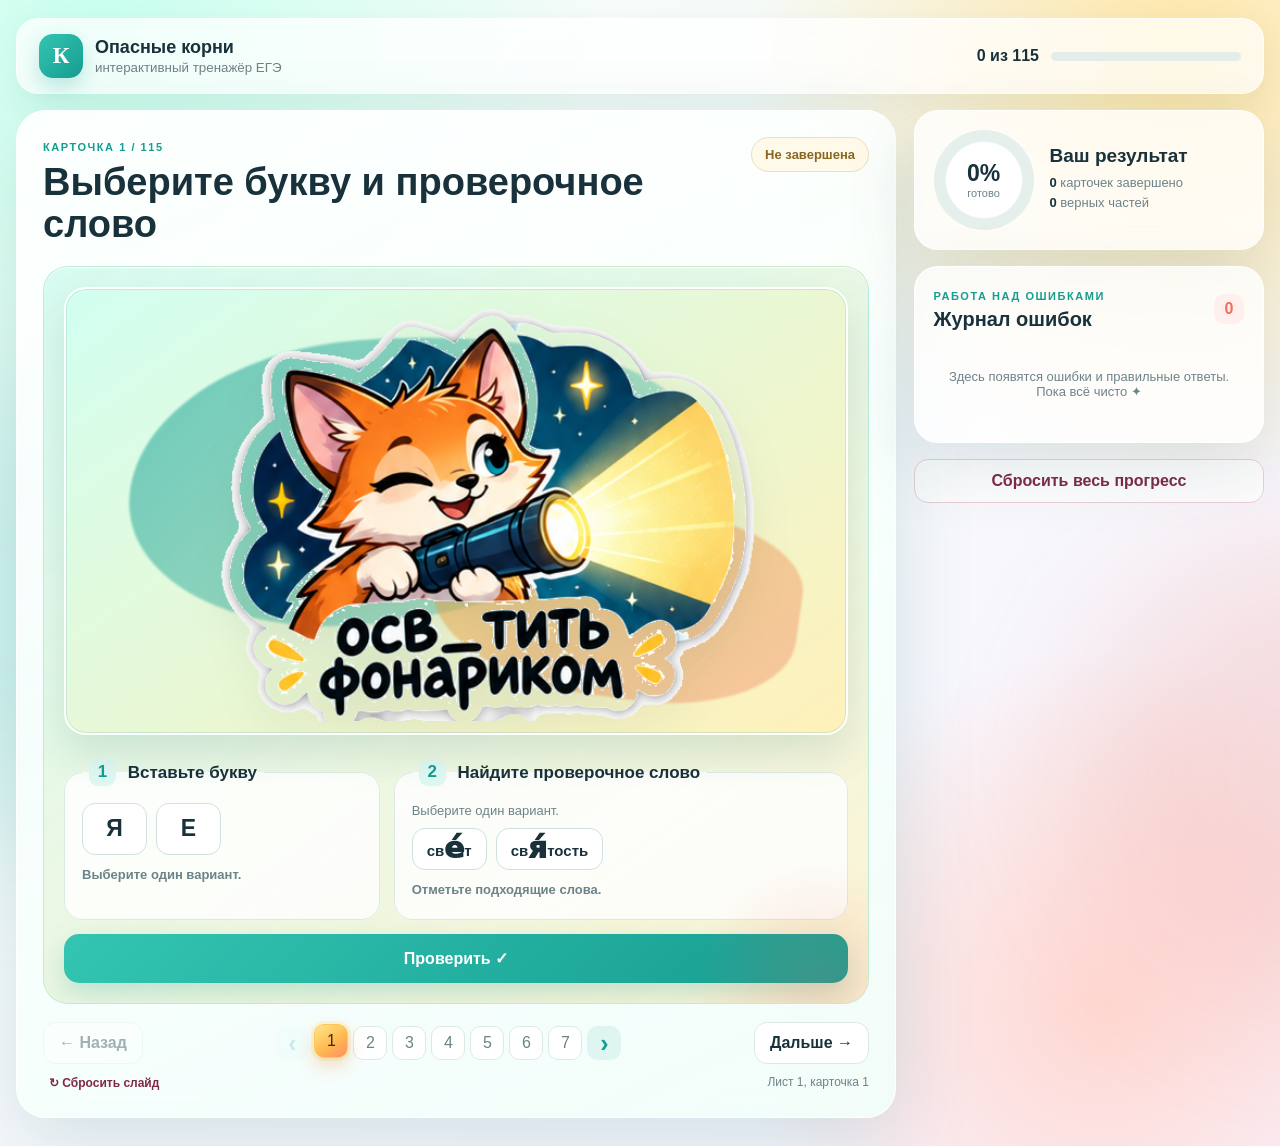
==== index.html @ bb4e4ac1 "Publish accepted korni omofony trainer" ====
<!doctype html>
<html lang="ru">
<head>
  <meta charset="utf-8">
  <meta name="viewport" content="width=device-width,initial-scale=1">
  <meta name="theme-color" content="#f4fbf8">
  <title>Опасные корни — тренажёр ЕГЭ</title>
  <link rel="stylesheet" href="styles.css">
</head>
<body>
  <div class="aurora aurora-one"></div><div class="aurora aurora-two"></div>
  <header class="topbar">
    <div class="brand"><span class="brand-mark">К</span><div><strong>Опасные корни</strong><small>интерактивный тренажёр ЕГЭ</small></div></div>
    <div class="top-progress"><span id="progressText">0 из 0</span><div class="progress-track"><i id="progressBar"></i></div></div>
  </header>

  <main class="layout">
    <section class="workspace">
      <div class="slide-head">
        <div><span class="eyebrow">КАРТОЧКА <b id="slideNumber">1</b></span><h1>Выберите букву и проверочное слово</h1></div>
        <span id="stateBadge" class="badge">Не завершена</span>
      </div>

      <article id="exercise" class="exercise">
        <figure id="stickerFrame" class="sticker-frame"><img id="cardImage" alt="Учебная карточка"><figcaption id="imageCaption" class="image-caption" hidden></figcaption></figure>
        <div class="questions">
          <fieldset id="letterField"><legend><span>1</span> Вставьте букву</legend><div id="letterOptions" class="letter-options"></div><p id="letterFeedback" class="feedback muted">Выберите один вариант.</p></fieldset>
          <fieldset id="checkField"><legend><span>2</span> <b id="checkPrompt">Найдите проверочное слово</b></legend><p id="checkHint" class="hint">Можно выбрать несколько вариантов.</p><div id="checkOptions" class="check-options"></div><p id="checkFeedback" class="feedback muted">Отметьте подходящие слова.</p></fieldset>
          <button id="checkButton" class="primary-button">Проверить <span>✓</span></button>
        </div>
      </article>

      <nav class="controls" aria-label="Навигация по карточкам">
        <button id="previousButton" class="secondary-button">← Назад</button>
        <div class="page-jump"><button id="jumpBack" aria-label="Предыдущая группа">‹</button><div id="pageDots"></div><button id="jumpForward" aria-label="Следующая группа">›</button></div>
        <button id="nextButton" class="secondary-button">Дальше →</button>
      </nav>
      <div class="reset-row"><button id="resetSlide" class="text-button">↻ Сбросить слайд</button><span id="sourceNote"></span></div>
    </section>

    <aside class="sidebar">
      <section class="score-card">
        <div class="score-ring"><strong id="scorePercent">0%</strong><span>готово</span></div>
        <div class="score-copy"><h2>Ваш результат</h2><p><b id="doneCount">0</b> карточек завершено</p><p><b id="partCount">0</b> верных частей</p></div>
      </section>
      <section class="journal-card">
        <div class="section-title"><div><span class="eyebrow">РАБОТА НАД ОШИБКАМИ</span><h2>Журнал ошибок</h2></div><span id="errorCount" class="counter">0</span></div>
        <div id="journal" class="journal"></div>
      </section>
      <button id="resetAll" class="danger-button">Сбросить весь прогресс</button>
    </aside>
  </main>
  <script src="data/cards.js"></script>
  <script src="script.js"></script>
</body>
</html>
---- styles.css ----
:root{--ink:#18313b;--muted:#6d8389;--paper:#f8fffc;--teal:#159d91;--teal2:#34c5b2;--gold:#f2b84b;--coral:#ee705f;--plum:#5c375f;--wine:#7e2947;--line:#dceae6;--good:#16895f;--bad:#c64646;--shadow:0 24px 70px rgba(28,75,76,.13);font-family:Inter,"Segoe UI",Arial,sans-serif;color:var(--ink)}
*{box-sizing:border-box}body{margin:0;min-height:100vh;background:radial-gradient(circle at 8% 2%,#d9fff2 0,transparent 31%),radial-gradient(circle at 93% 7%,#fff0c9 0,transparent 28%),linear-gradient(145deg,#f8fffc,#f7f4ff);overflow-x:hidden}.aurora{position:fixed;width:460px;height:460px;border-radius:50%;filter:blur(75px);opacity:.18;pointer-events:none}.aurora-one{background:#2ccbb7;left:-230px;top:42%}.aurora-two{background:#ee705f;right:-260px;bottom:-100px}.topbar{width:min(1440px,calc(100% - 32px));margin:18px auto 0;padding:15px 22px;display:flex;align-items:center;justify-content:space-between;border:1px solid rgba(255,255,255,.8);background:rgba(255,255,255,.72);backdrop-filter:blur(16px);border-radius:22px;box-shadow:0 10px 34px rgba(47,96,92,.09)}.brand{display:flex;align-items:center;gap:12px}.brand-mark{width:44px;height:44px;display:grid;place-items:center;border-radius:14px;background:linear-gradient(135deg,var(--teal2),var(--teal));color:white;font:900 23px Georgia;box-shadow:0 8px 20px rgba(21,157,145,.25)}.brand strong,.brand small{display:block}.brand strong{font-size:18px}.brand small{color:var(--muted);margin-top:2px}.top-progress{display:flex;align-items:center;gap:12px;font-weight:800}.progress-track{width:190px;height:9px;border-radius:10px;background:#e3eeeb;overflow:hidden}.progress-track i{display:block;height:100%;width:0;background:linear-gradient(90deg,var(--teal),var(--gold));border-radius:inherit;transition:width .35s}.layout{position:relative;width:min(1440px,calc(100% - 32px));margin:16px auto 28px;display:grid;grid-template-columns:minmax(0,1fr) 350px;gap:18px}.workspace,.sidebar>section{border:1px solid rgba(255,255,255,.88);background:rgba(255,255,255,.78);backdrop-filter:blur(16px);box-shadow:var(--shadow)}.workspace{padding:26px;border-radius:30px}.slide-head{display:flex;justify-content:space-between;gap:15px;align-items:flex-start}.eyebrow{color:var(--teal);font-size:11px;font-weight:900;letter-spacing:.14em}.slide-head h1{margin:7px 0 20px;font-size:clamp(25px,3vw,38px);line-height:1.1}.badge{padding:9px 13px;border:1px solid #eadfbf;border-radius:999px;background:#fff9e9;color:#886622;font-size:13px;font-weight:800;white-space:nowrap}.badge.done{background:#e9fbf4;border-color:#bde8d7;color:var(--good)}.exercise{display:grid;grid-template-columns:minmax(330px,48%) minmax(300px,1fr);gap:24px;padding:20px;border-radius:25px;background:linear-gradient(145deg,rgba(229,252,246,.8),rgba(255,248,231,.75));border:1px solid var(--line)}.sticker-frame{margin:0;min-height:510px;display:grid;place-items:center;padding:12px;border-radius:22px;background:radial-gradient(circle,#fff 30%,#eff9f5);border:1px solid #d9ebe5;overflow:hidden}.sticker-frame img{display:block;width:100%;height:100%;max-height:560px;object-fit:contain;filter:drop-shadow(0 15px 18px rgba(43,75,70,.12));animation:arrive .35s ease}.questions{display:flex;flex-direction:column;gap:14px}fieldset{margin:0;padding:17px;border:1px solid var(--line);border-radius:19px;background:rgba(255,255,255,.82);min-width:0}legend{padding:0 7px;font-weight:850;font-size:17px}legend span{display:inline-grid;place-items:center;width:27px;height:27px;margin-right:7px;border-radius:9px;background:#dff8f2;color:var(--teal)}.hint{margin:0 0 10px;color:var(--muted);font-size:13px}.letter-options,.check-options{display:flex;flex-wrap:wrap;gap:9px}.choice{border:1px solid #cfe2dd;background:#fff;color:var(--ink);cursor:pointer;border-radius:13px;font-weight:800;transition:.18s transform,.18s box-shadow,.18s border-color}.choice:hover:not(:disabled){transform:translateY(-2px);border-color:var(--teal2);box-shadow:0 7px 18px rgba(28,157,144,.12)}.choice.selected{color:#fff;background:linear-gradient(135deg,var(--plum),var(--wine));border-color:transparent;box-shadow:0 7px 18px rgba(92,55,95,.2)}.choice:disabled{cursor:default;opacity:.68}.letter-options .choice{width:65px;height:52px;font-size:23px}.check-options .choice{padding:11px 14px;font-size:15px}.feedback{min-height:20px;margin:12px 0 0;font-size:13px;font-weight:700}.feedback.muted{color:var(--muted)}.feedback.good{color:var(--good)}.feedback.bad{color:var(--bad)}.primary-button,.secondary-button,.danger-button,.page-jump button,.text-button{font:inherit;cursor:pointer}.primary-button{margin-top:auto;padding:15px 20px;border:0;border-radius:15px;background:linear-gradient(135deg,var(--teal2),var(--teal));box-shadow:0 12px 28px rgba(21,157,145,.23);color:white;font-weight:900;font-size:16px}.primary-button:hover{filter:saturate(1.15);transform:translateY(-1px)}.controls{margin-top:18px;display:flex;align-items:center;justify-content:space-between;gap:10px}.secondary-button{padding:11px 15px;border:1px solid var(--line);border-radius:13px;background:#fff;color:var(--ink);font-weight:800}.secondary-button:disabled{opacity:.38;cursor:default}.page-jump{display:flex;align-items:center;gap:5px}.page-jump>button{border:0;background:transparent;color:var(--muted);font-size:25px}.page-jump>button:disabled{opacity:.2}.page-jump div{display:flex;gap:5px}.dot{width:34px;height:34px;border:1px solid var(--line);border-radius:10px;background:#fff;color:var(--muted);font-weight:800;cursor:pointer}.dot.active{background:var(--plum);color:#fff;border-color:var(--plum)}.dot.done:not(.active){border-color:#78cbb5;color:var(--good);background:#effbf7}.reset-row{display:flex;justify-content:space-between;gap:10px;margin-top:11px;color:var(--muted);font-size:12px}.text-button{border:0;background:transparent;color:var(--wine);font-weight:800}.sidebar{display:flex;flex-direction:column;gap:16px}.sidebar>section{border-radius:24px;padding:19px}.score-card{display:flex;align-items:center;gap:16px}.score-ring{width:100px;aspect-ratio:1;border-radius:50%;display:grid;place-content:center;text-align:center;background:radial-gradient(circle at center,#fff 53%,transparent 55%),conic-gradient(var(--teal) var(--score),#e5efec 0)}.score-ring strong{font-size:23px}.score-ring span{font-size:11px;color:var(--muted)}.score-copy h2{font-size:19px;margin:0 0 8px}.score-copy p{margin:5px 0;color:var(--muted);font-size:13px}.score-copy b{color:var(--ink)}.section-title{display:flex;justify-content:space-between;gap:10px;align-items:center}.section-title h2{margin:4px 0 0;font-size:20px}.counter{min-width:30px;height:30px;display:grid;place-items:center;background:#fff0ed;color:var(--coral);border-radius:10px;font-weight:900}.journal{margin-top:14px;max-height:560px;overflow:auto;display:grid;gap:9px}.empty{padding:24px 10px;text-align:center;color:var(--muted);font-size:13px}.journal-entry{padding:12px;border-left:3px solid var(--coral);border-radius:10px;background:#fff8f6;font-size:12px}.journal-entry strong{display:block;margin-bottom:5px}.journal-entry span{display:block;color:#785d5d;line-height:1.4}.danger-button{padding:12px;border:1px solid #edcfd4;border-radius:14px;background:rgba(255,255,255,.72);color:var(--wine);font-weight:800}.danger-button:hover{background:#fff3f4}@keyframes arrive{from{opacity:0;transform:translateY(7px) scale(.985)}}
@media(max-width:1050px){.layout{grid-template-columns:1fr}.sidebar{display:grid;grid-template-columns:1fr 1.4fr}.danger-button{grid-column:1/-1}.journal{max-height:300px}}@media(max-width:760px){.topbar{width:min(100% - 18px,1440px);padding:12px}.progress-track{display:none}.layout{width:min(100% - 18px,1440px)}.workspace{padding:15px;border-radius:22px}.exercise{grid-template-columns:1fr;padding:13px}.sticker-frame{min-height:340px;max-height:480px}.slide-head h1{font-size:25px}.sidebar{display:flex}.controls{flex-wrap:wrap}.page-jump{order:3;width:100%;justify-content:center}.reset-row{align-items:flex-start}.brand small{display:none}}@media(max-width:430px){.slide-head{display:block}.badge{display:inline-block;margin-bottom:10px}.sticker-frame{min-height:290px}.secondary-button{flex:1}.dot{width:31px;height:31px}.top-progress{font-size:12px}}
@media(prefers-reduced-motion:reduce){*{scroll-behavior:auto!important;animation:none!important;transition:none!important}}

/* Финальная яркая тема и два типа компоновки карточек. */
body{background:radial-gradient(circle at 8% 2%,#caffef 0,transparent 30%),radial-gradient(circle at 92% 5%,#ffe7a8 0,transparent 27%),radial-gradient(circle at 86% 88%,#ffd8d2 0,transparent 24%),linear-gradient(145deg,#f6fff9,#f8f3ff)}
.workspace{background:linear-gradient(155deg,rgba(255,255,255,.92),rgba(241,255,250,.86));border-color:rgba(255,255,255,.95);box-shadow:0 25px 80px rgba(24,112,104,.16)}
.exercise{position:relative;overflow:hidden;background:linear-gradient(145deg,rgba(213,251,241,.92),rgba(255,241,202,.78));border-color:rgba(32,176,157,.2);box-shadow:inset 0 1px rgba(255,255,255,.9)}
.exercise::after{content:"";position:absolute;inset:auto -80px -110px auto;width:260px;height:260px;border-radius:50%;background:radial-gradient(circle,rgba(238,112,95,.18),transparent 68%);pointer-events:none}
.exercise.horizontal{grid-template-columns:1fr}
.exercise.horizontal .sticker-frame{min-height:340px;max-height:455px}
.exercise.horizontal .sticker-frame img{width:min(100%,820px);max-height:420px}
.exercise.horizontal .questions{display:grid;grid-template-columns:minmax(230px,.82fr) minmax(320px,1.18fr);align-items:stretch}
.exercise.horizontal .primary-button{grid-column:1/-1;margin-top:0}
.exercise.vertical{grid-template-columns:minmax(300px,47%) minmax(300px,1fr)}
.sticker-frame{position:relative;isolation:isolate;background:linear-gradient(145deg,#d2fff1,#fff1ba);border:2px solid rgba(255,255,255,.96);box-shadow:inset 0 0 0 1px rgba(20,154,141,.16),0 18px 38px rgba(37,106,95,.15)}
.sticker-frame::before,.sticker-frame::after{content:"";position:absolute;z-index:-1;pointer-events:none;filter:blur(1px)}
.sticker-frame::before{width:72%;height:64%;left:8%;top:11%;border-radius:43% 57% 62% 38%/54% 38% 62% 46%;background:linear-gradient(135deg,rgba(21,157,145,.56),rgba(52,197,178,.25));transform:rotate(-4deg)}
.sticker-frame::after{width:47%;height:43%;right:6%;bottom:8%;border-radius:62% 38% 48% 52%;background:linear-gradient(135deg,rgba(242,184,75,.62),rgba(238,112,95,.35));transform:rotate(8deg)}
.sticker-frame[data-tone="1"]::before{background:linear-gradient(135deg,rgba(238,112,95,.5),rgba(242,184,75,.28))}.sticker-frame[data-tone="2"]::before{background:linear-gradient(135deg,rgba(92,55,95,.38),rgba(238,112,95,.28))}.sticker-frame[data-tone="3"]::before{background:linear-gradient(135deg,rgba(124,164,74,.5),rgba(52,197,178,.28))}.sticker-frame[data-tone="4"]::before{background:linear-gradient(135deg,rgba(242,184,75,.56),rgba(255,225,126,.3))}
.sticker-frame img{position:relative;z-index:1}
.image-caption{position:absolute;z-index:3;left:10%;right:10%;bottom:7%;padding:10px 8px;text-align:center;border-radius:46% 54% 45% 55%/48% 42% 58% 52%;background:#fff;color:#111;font-family:"Arial Rounded MT Bold","Segoe UI",sans-serif;font-size:clamp(18px,2.1vw,31px);font-weight:950;line-height:1.05;letter-spacing:.01em;box-shadow:0 0 0 8px rgba(255,255,255,.96),0 8px 16px rgba(20,40,35,.12)}
.choice.selected{background:linear-gradient(135deg,#8b3154,#65406f);box-shadow:0 9px 24px rgba(126,41,71,.27),0 0 0 3px rgba(255,205,103,.3)}
.dot.active{color:#442a16;border-color:#ffc65a;background:linear-gradient(145deg,#ffe887,#ffb84f 58%,#ff8b68);box-shadow:0 8px 18px rgba(238,144,63,.3),0 0 0 3px rgba(255,215,123,.24);transform:translateY(-2px)}
.page-jump>button{width:34px;height:34px;border-radius:11px;background:rgba(21,157,145,.09);color:var(--teal);font-weight:900;line-height:1}.page-jump>button:hover:not(:disabled){background:rgba(21,157,145,.17);box-shadow:0 7px 18px rgba(21,157,145,.13)}
.cursor-glow{position:fixed;z-index:9999;width:12px;height:12px;border-radius:50%;pointer-events:none;background:radial-gradient(circle,#fff6bd 0 18%,rgba(255,190,77,.9) 25%,rgba(35,201,178,.5) 55%,transparent 72%);transform:translate(-50%,-50%);animation:cursorFade .65s ease-out forwards}
@keyframes cursorFade{to{opacity:0;transform:translate(-50%,-50%) scale(3)}}
@media(max-width:900px){.exercise.horizontal .questions{grid-template-columns:1fr}.exercise.horizontal .primary-button{grid-column:auto}.exercise.vertical{grid-template-columns:1fr}.exercise.vertical .sticker-frame{min-height:430px;max-height:620px}}
@media(max-width:760px){.exercise.horizontal .sticker-frame{min-height:260px;max-height:370px}.exercise.horizontal .sticker-frame img{max-height:335px}.exercise.vertical .sticker-frame{min-height:360px;max-height:520px}.image-caption{bottom:6%;font-size:clamp(17px,5vw,25px)}}
@media(max-width:430px){.exercise.horizontal .sticker-frame{min-height:220px}.exercise.vertical .sticker-frame{min-height:320px}.questions{gap:11px}fieldset{padding:14px}.check-options .choice{flex:1 1 auto}.page-jump div{gap:3px}.dot{width:30px;height:30px;border-radius:9px}}
@media(max-width:760px){.exercise.horizontal,.exercise.vertical{grid-template-columns:1fr}.exercise.horizontal .questions,.exercise.vertical .questions{display:flex;flex-direction:column}.exercise.horizontal .primary-button{grid-column:auto}}
.stressed-vowel{display:inline-block;font-size:2em;font-weight:950;line-height:.5;vertical-align:-.08em}
.check-input{width:100%;min-height:50px;padding:12px 14px;border:2px solid #cfe2dd;border-radius:13px;background:#fff;color:var(--ink);font:800 17px/1.3 Inter,"Segoe UI",Arial,sans-serif;outline:0;transition:border-color .18s,box-shadow .18s}
.exercise.vertical.portrait-large{grid-template-columns:minmax(380px,58%) minmax(300px,1fr)}
.exercise.vertical.portrait-large .sticker-frame{min-height:640px;padding:6px}
.exercise.vertical.portrait-large .sticker-frame img{max-height:700px}
@media(max-width:900px){.exercise.vertical.portrait-large{grid-template-columns:1fr}.exercise.vertical.portrait-large .sticker-frame{min-height:540px;max-height:680px}}
@media(max-width:760px){.exercise.vertical.portrait-large .sticker-frame{min-height:450px;max-height:650px}}
@media(max-width:430px){.exercise.vertical.portrait-large .sticker-frame{min-height:400px;max-height:580px}}
.check-input:focus{border-color:var(--teal);box-shadow:0 0 0 4px rgba(21,157,145,.14)}
.check-input:disabled{background:#f1f8f5;color:var(--good);opacity:.86}
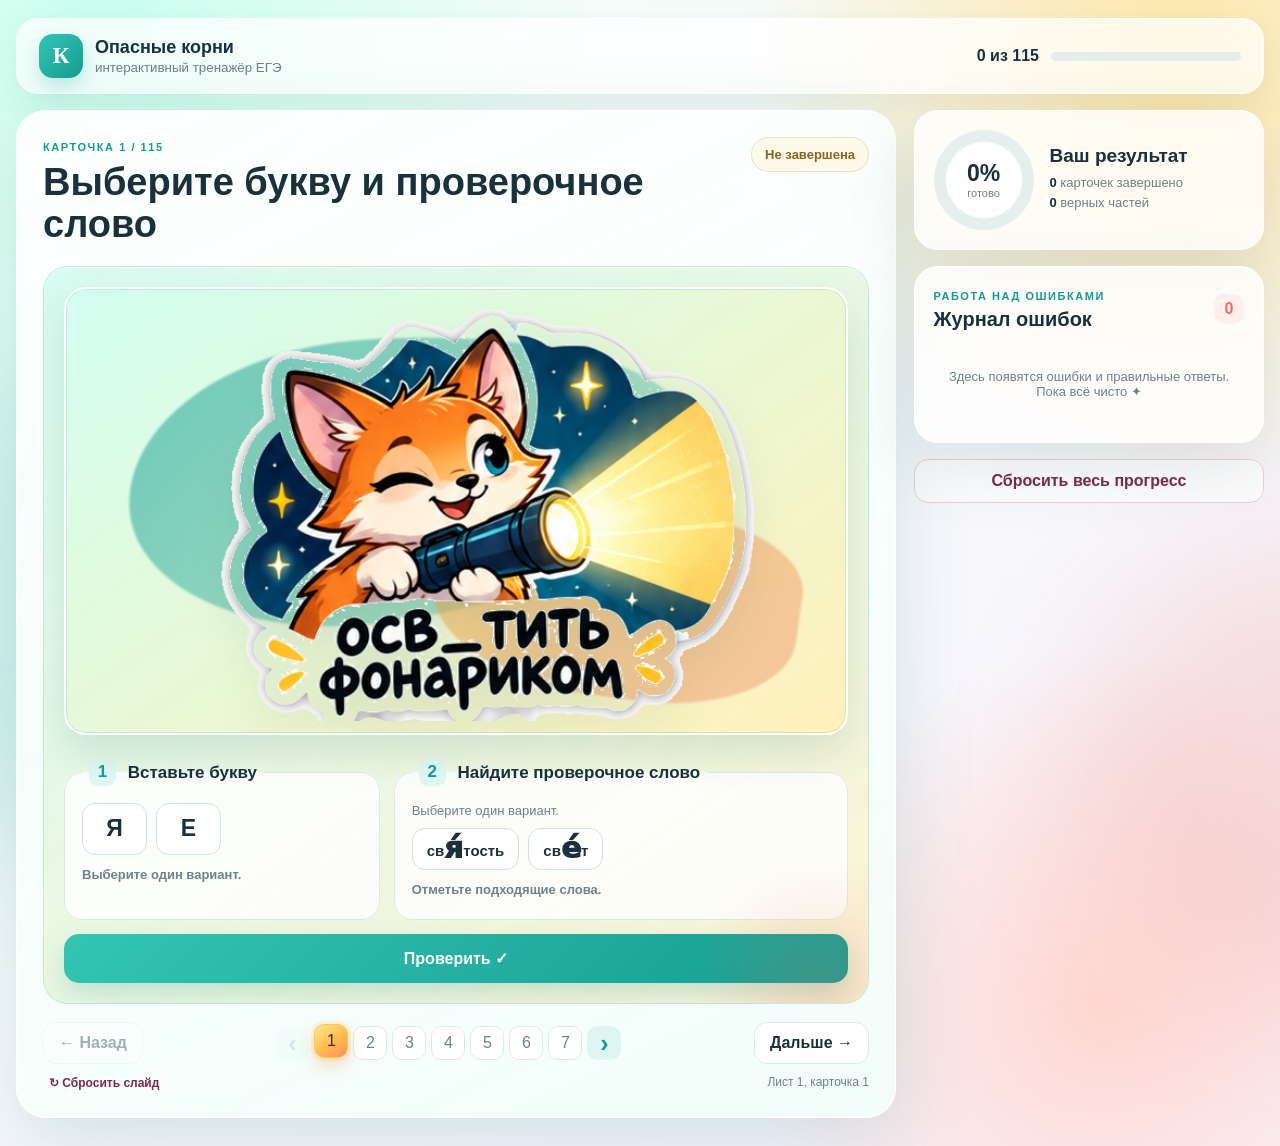
==== commit f5b674f1: "Bust cards data cache" ====
--- a/index.html
+++ b/index.html
@@ -50,7 +50,7 @@
       <button id="resetAll" class="danger-button">Сбросить весь прогресс</button>
     </aside>
   </main>
-  <script src="data/cards.js"></script>
+  <script src="data/cards.js?v=20260916-1"></script>
   <script src="script.js"></script>
 </body>
 </html>
